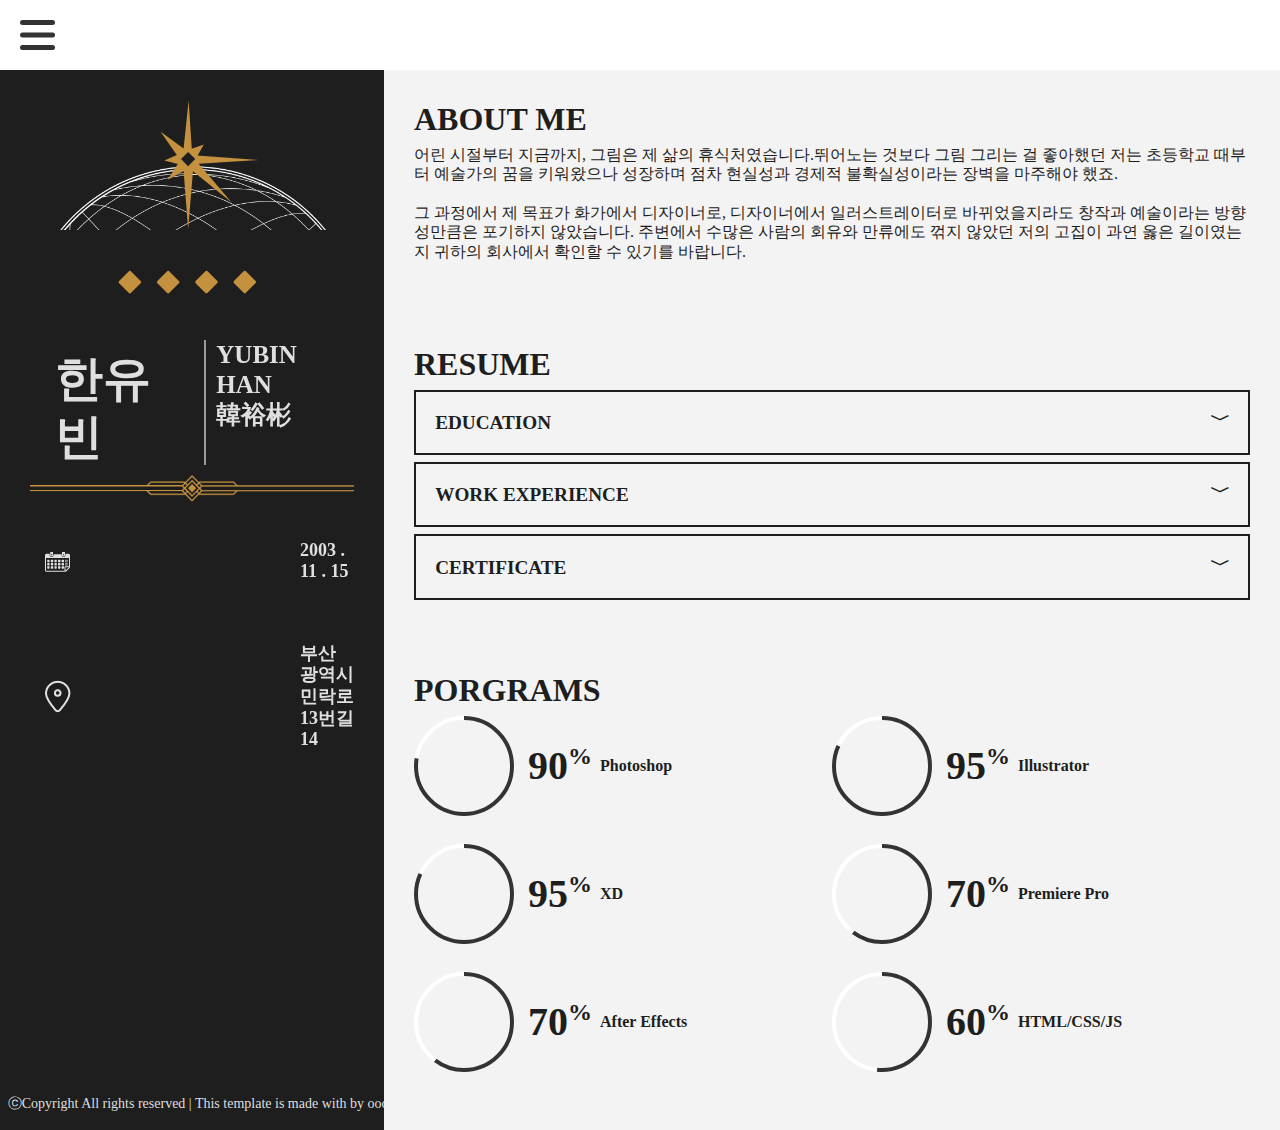
==== about.html @ 27b45d77 "Add files via upload" ====
<!DOCTYPE html>
<html lang="ko">

<head>
    <meta charset="UTF-8">
    <meta name="viewport" content="width=device-width, initial-scale=1.0">
    <title>포트폴리오</title>
    <!-- font -->
    <link href="https://webfontworld.github.io/pretendard/Pretendard.css" rel="stylesheet">
    <link href="https://webfontworld.github.io/recia/ReciaSerifDisplay.css" rel="stylesheet">
    <link href="https://fonts.cdnfonts.com/css/times-new-roman" rel="stylesheet">
    <link href="https://unpkg.com/aos@2.3.1/dist/aos.css" rel="stylesheet">

    <!-- css -->
    <link href="./css/custom.css" rel="stylesheet" type="text/css">
</head>

<body>
    <!-- header -->
    <header>
        <div class="nav">
            <input type="checkbox" id="menuicon">
            <label for="menuicon">
                <span></span>
                <span></span>
                <span></span>
            </label>
            <div class="sidebar">
                <ul>
                    <li><a href="#">home</a></li>
                    <li><a href="#">about me</a></li>
                </ul>
            </div>
        </div>
    </header>
    <!-- ./header -->

    <!-- section -->
    <section class="about_section">

        <!-- text -->
        <div class="text">
            <h1><img src="./images/I1.png" alt="logo" data-aos="fade-right" data-aos-delay="200"></h1>
            <h6><img src="./images/I2.png" alt="logo-battem" data-aos="fade-right" data-aos-delay="200"></h6>
            <div class="text1" data-aos="fade-right" data-aos-delay="200">
                <h3>한유빈</h3>
                <div class="text2">
                    <h3>YUBIN HAN</h3>
                    <h3>韓裕彬</h3>
                </div>
            </div>
            <img src="./images/I3.png" alt="border" class="img1" data-aos="fade-right" data-aos-delay="200">
            <img src="./images/I4.png" alt="border2" class="img2" data-aos="fade-right" data-aos-delay="200">
            <div class="icon1" data-aos="fade-right" data-aos-delay="300">
                <p>2003 . 11 . 15</p>
            </div>
            <div class="icon2" data-aos="fade-right" data-aos-delay="500">
                <p>부산 광역시 민락로 13번길 14</p>
            </div>
            <div class="icon3" data-aos="fade-right" data-aos-delay="700">
                <p>010-7615-2420</p>
            </div>
            <div class="icon4" data-aos="fade-right" data-aos-delay="900">
                <p>cej111541@gmail.com</p>
            </div>
            <a href="./index.html" data-aos="fade-right" data-aos-delay="1100">see my portfolio</a>
            <!-- copy -->
            <p class="copy">ⓒCopyright All rights reserved | This template is made with by ooo</p>
            <!-- ./copy -->
        </div>
        <!-- ./text -->

        <!-- about -->
        <div class="about">
            <h1>ABOUT ME</h1>
            <p>
                어린 시절부터 지금까지, 그림은 제 삶의 휴식처였습니다.뛰어노는 것보다 그림 그리는 걸 좋아했던 저는 초등학교 때부터 예술가의 꿈을 키워왔으나 성장하며 점차 현실성과 경제적 불확실성이라는
                장벽을 마주해야 했죠.
            </p>

            <p>
                그 과정에서 제 목표가 화가에서 디자이너로, 디자이너에서 일러스트레이터로 바뀌었을지라도 창작과 예술이라는 방향성만큼은 포기하지 않았습니다. 주변에서 수많은 사람의 회유와 만류에도 꺾지
                않았던 저의 고집이 과연 옳은 길이였는지 귀하의 회사에서 확인할 수 있기를 바랍니다.
            </p>


            <h1>RESUME</h1>
            <ul class="resume">
                <li>
                    <h2>EDUCATION <span>〉</span></h2>
                    <div>
                        <h3>나래 디자인 학원 콘텐츠융합<span>(2024 . 2 - 2024 . 7)</span></h3>
                        <h3>부산동래방송통신고등학교 졸업<span>(2019 . 3 - 2022 . 2)</span></h3>
                        <h3>부산남천중학교 졸업 <span>(2016 . 3 - 2019 . 2)</span></h3>
                    </div>
                </li>
                <li>
                    <h2>WORK EXPERIENCE <span>〉</span></h2>
                    <div>
                        <h3>No information</h3>
                        <p>

                        </p>

                    </div>
                </li>
                <li>
                    <h2>CERTIFICATE <span>〉</span></h2>
                    <div>
                        <h3>No information</h3>
                        <p>

                        </p>
                    </div>
                </li>
            </ul>

            <h1>PORGRAMS</h1>
            <ul class="skill">
                <li>
                    <div class="chart" data-percent="90"></div>
                    <h4>90<span>%</span></h4>
                    <h5>Photoshop</h5>
                </li>
                <li>
                    <div class="chart" data-percent="95"></div>
                    <h4>95<span>%</span></h4>
                    <h5>Illustrator</h5>
                </li>
                <li>
                    <div class="chart" data-percent="95"></div>
                    <h4>95<span>%</span></h4>
                    <h5>XD</h5>
                </li>
                <li>
                    <div class="chart" data-percent="70"></div>
                    <h4>70<span>%</span></h4>
                    <h5>Premiere Pro</h5>
                </li>
                <li>
                    <div class="chart" data-percent="70"></div>
                    <h4>70<span>%</span></h4>
                    <h5>After Effects</h5>
                </li>
                <li>
                    <div class="chart" data-percent="60"></div>
                    <h4>60<span>%</span></h4>
                    <h5>HTML/CSS/JS</h5>
                </li>
            </ul>
        </div>
        <!-- ./about -->

    </section>
    <!-- ./section -->



    <!-- js -->
    <script src="https://cdnjs.cloudflare.com/ajax/libs/jquery/3.4.1/jquery.min.js"></script>
    <script src="./script/jquery.easypiechart.min.js"></script>
    <script src="https://unpkg.com/aos@2.3.1/dist/aos.js"></script><!-- aos 라이브러리 -->
    <script src='./script/custom.js'></script>
</body>

</html>
---- css/custom.css ----
* {
	margin: 0;
	padding: 0;
}

ul {
	list-style: none;
}

a {
	text-decoration: none;
	color: #333;
}

body {
	font-family: 'Pretendard', 'ReciaSerifDisplay';
	/* font-family: 'Times New Roman', Times, serif; */
	font-size: 14px;
	line-height: 1.2;
	/* color: #dfdfdf;
	background: ; */
	background: #f3f3f3;
	color: #1d1e1d;
}

/* header */
header {
	width: 100%;
	position: fixed;
	left: 0px;
	top: 0px;
	z-index: 100;
	background: #fff;
	padding: 20px;
	box-sizing: border-box;
}

input[id="menuicon"] {
	display: none;
}

/*메뉴 아이콘 버튼 크기, 위치*/
input[id="menuicon"]+label {
	display: block;
	width: 35px;
	height: 30px;
	position: relative;
	z-index: 100;
	transition: all 0.5s;
	cursor: pointer;
}

/*메뉴 버튼 클릭했을 때 X버튼 색상*/
input[id="menuicon"]:checked+label span {
	background: #fff;
}

/*메뉴 세줄 버튼*/
input[id="menuicon"]+label span {
	display: block;
	position: absolute;
	width: 100%;
	height: 5px;
	border-radius: 30px;
	background: #333;
	transition: all 0.5s;
}

input[id="menuicon"]+label span:nth-child(1) {
	top: 0;
}

input[id="menuicon"]+label span:nth-child(2) {
	top: 50%;
	transform: translateY(-50%);
}

input[id="menuicon"]+label span:nth-child(3) {
	bottom: 0;
}

/*메뉴 버튼 클릭했을 때 세줄버튼에서 X버튼으로 바뀌는 모습*/
input[id="menuicon"]:checked+label span:nth-child(1) {
	top: 50%;
	transform: translateY(-50%) rotate(45deg);
}

input[id="menuicon"]:checked+label span:nth-child(2) {
	opacity: 0;
}

input[id="menuicon"]:checked+label span:nth-child(3) {
	bottom: 50%;
	transform: translateY(50%) rotate(-45deg);
}

/*메뉴 창*/
.sidebar {
	width: 50%;
	height: 100%;
	background: #222;
	position: fixed;
	top: 0;
	left: -100%;
	z-index: 99;
	transition: all 0.5s;
}

input[id="menuicon"]:checked+label+div {
	left: 0;
}

.sidebar ul {
	padding: 5em;
}

.sidebar ul li a {
	display: inline-block;
	color: #fff;
	font-size: 1.5rem;
	margin-bottom: 1em;
	text-transform: uppercase;
	position: relative;
}

.sidebar ul li a::before {
	content: '';
	display: block;
	width: 100%;
	height: 2px;
	background-color: #fff;
	position: absolute;
	left: 0;
	bottom: 0;
	transform-origin: left;
	transform: scaleX(0);
	transition: all 0.7s;
}

.sidebar ul li a:hover::before {
	transform: scaleX(1);
}

/* section */
section {
	width: 100%;
	height: calc(100vh - 70px);
	margin-top: 70px;
	display: -moz-box;
	display: -ms-flexbox;
	display: -webkit-box;
	display: flex;
	overflow-x: hidden;
	position: relative;
}

/* text */
.text {
	background: #1d1e1d;
	color: #dfdfdf;
	width: calc(30% - 60px);
    height: calc(100% - 30px);
	overflow: hidden;
	padding: 30px 30px 0px;
	position: relative;
}

.text>img {
	width: 100%;
	margin: 10px 0 3px;
}

.textp {
	margin: 0 0 20px 20px;
	font-size: 20px;
	font-weight: 600;
}

.img2 {
	display: none;
}

.text h1 {
	font-size: 5rem;
	padding-bottom: 0.1em;
	text-transform: uppercase;
	text-align: center;
}

.text h6 {
	font-size: 1rem;
	padding: 0 10px 20px 0;
	color: #999;
	letter-spacing: 5px;
	text-align: center;
}

.text1 {
	display: -moz-box;
	display: -ms-flexbox;
	display: -webkit-box;
	display: flex;
	margin: 10px 0 0 25px;
}

.text1>h3 {
	font-size: 3rem;
	padding: 10px 10px 0 0;
	margin-right: 10px;
	border-right: #999 2px solid;
	font-family: 'ReciaSerifDisplay';
}

.text2 h3 {
	font-size: 25px;
	font-family: 'ReciaSerifDisplay';
}

.text>div>p {
	font-family: 'Times New Roman', sans-serif;
	font-size: 18px;
	padding-left: 20px;
	margin: 10px 0px;
	font-weight: 900;
}

.icon1 {
	display: -moz-box;
	display: -ms-flexbox;
	display: -webkit-box;
	display: flex;
	padding: 20px 0px 20px 250px;
	background: url(../images/Calendar.png) no-repeat 5% 50%;
}


.icon2 {
	display: -moz-box;
	display: -ms-flexbox;
	display: -webkit-box;
	display: flex;
	padding: 20px 0px 20px 250px;
	background: url(../images/pin.png) no-repeat 5% 50%;
}

.icon3 {
	display: -moz-box;
	display: -ms-flexbox;
	display: -webkit-box;
	display: flex;
	padding: 20px 0px 20px 250px;
	background: url(../images/Phone.png) no-repeat 5% 50%;
}

.icon4 {
	display: -moz-box;
	display: -ms-flexbox;
	display: -webkit-box;
	display: flex;
	padding: 20px 0px 15px 250px;
	background: url(../images/mail.png) no-repeat 5% 50%;
}

.text a {
	display: inline-block;
	margin: 10px 0 0 20px;
	padding: 0.5em 1em;
	font-size: 1rem;
	border: 1px solid #999;
	color: #999;
	text-transform: uppercase;
	font-weight: bold;
	transition: all 1s;
}

.text a:hover {
	background-color: #999;
	color: #fff;
	border-radius: 50px;
}

/* portfolio */
.mySwiper {
	width: 70%;
	display: -moz-box;
	display: -ms-flexbox;
	display: -webkit-box;
	display: flex;
	justify-content: space-between;
	padding-bottom: 30px;
	margin: 0 0 0 30px;
}

.swiper-slide {
	display: -moz-box;
	display: -ms-flexbox;
	display: -webkit-box;
	display: flex;
	justify-content: center;
	align-items: center;
	background-color: #000;
	position: relative;
}

.swiper-slide::before {
	content: '';
	display: block;
	width: 100%;
	height: 100%;
	opacity: 0.5;
	position: absolute;
	top: 0;
	left: 0;
}

.bg1::before {
	background: url(../images/banner.png) no-repeat center top;
	background-size: cover;
}

.bg2::before {
	background: url(../images/ConstellationMaps.png) no-repeat center top;
	background-size: cover;
}

.bg3::before {
	background: url(../images/3.jpg) no-repeat center top;
	background-size: cover;
}

.swiper-slide ul li a {
	display: block;
	color: #fff;
	text-align: center;
	border: 1px solid #fff;
	padding: 0.5em 1em;
	transition: all 1s;
	position: relative;
}

.swiper-slide ul li:not(:last-child) a {
	margin-bottom: 3px;
}

.swiper-slide ul li a:hover {
	background-color: #fff;
	color: #333;
	border-radius: 50px;
}

.brand {
	background-color: #f3f3f3;
	width: 200px;
	padding: 20px 0;
	position: absolute;
	left: 0;
	bottom: 0;
}

.brand h2 {
	font-family: 'Times New Roman', sans-serif;
	font-size: 20px;
	line-height: 30px;
}

.swiper-horizontal>.swiper-scrollbar,
.swiper-scrollbar.swiper-scrollbar-horizontal {
	opacity: 1 !important;
}

/* copy */
.copy {
	width: 100%;
	line-height: 30px;
	box-sizing: border-box;
	position: absolute;
	bottom: 1%;
	left: 2%;
}

/* popup */
.popup {
	position: fixed;
	left: 0;
	top: 0;
	width: 100%;
	height: 100%;
	background-color: rgba(0, 0, 0, 0.5);
	z-index: 1000;
	display: none;
}

.popup_in {
	width: 80%;
	position: absolute;
	top: 50%;
	left: 50%;
	transform: translate(-50%, -50%);
}

.popup_in img {
	display: block;
	width: 100%;
	max-width: 500px;
	margin: auto;
}

.popup a {
	position: absolute;
	top: 50px;
	right: 50px;
	color: #fff;
	font-size: 2rem;
}


/* about me */
.about_section{
	height: auto;
}
.about_section .text{
	height: auto;
}
.about {
	flex: 0 0 70%;
	padding: 30px;
	box-sizing: border-box;
}

.about h1 {
	font-size: 2rem;
	padding-bottom: 0.2em;
	font-family: 'Times New Roman', sans-serif;
}

.about h1:not(:first-child) {
	padding-top: 2em;
}

.about p {
	margin-bottom: 20px;
	font-size: 16px;
}

/* resume */
.resume li {
	margin-bottom: 0.5em;
}

.resume li h2 {
	border: 2px solid #1d1e1d;
	font-size: 1.2rem;
	padding: 1em;
	transition: all 0.5s;
}

.resume li h2 span {
	float: right;
	transform: rotate(90deg);
	transition: all 0.5s;
}

.resume .on h2 {
	border-color: #333;
	background-color: #333;
	color: #fff;
}

.resume .on h2 span {
	transform: rotate(-90deg);
}

.resume li div {
	padding: 0.5em 1em 1em 1em;
	display: none;
}

.resume li div h3 {
	font-size: 1.1rem;
	padding: 15px 0 15PX 23PX;
	background: url(../images/icon2.png) no-repeat 0 50%;
}

.resume li div h3 span {
	font-size: 15px;
	padding: 0 0 0 5px;
	font-weight: 500;
}

/* skill */
.skill {
	display: -moz-box;
	display: -ms-flexbox;
	display: -webkit-box;
	display: flex;
	flex-wrap: wrap;
	justify-content: space-between;
}

.skill li {
	flex: 1 1 33%;
	display: -moz-box;
	display: -ms-flexbox;
	display: -webkit-box;
	display: flex;
	align-items: center;
	margin-bottom: 2em;
}

.skill .chart {
	width: 100px;
	height: 100px;
	position: relative;
	text-align: center;
	margin-right: 1em;
}

.skill h4 {
	font-family: 'ReciaSerifDisplay';
	font-size: 2.5rem;
	margin-right: 0.2em;
}

.skill h4 span {
	font-size: 1.5rem;
	vertical-align: top;
}

.skill h5 {
	font-size: 1rem;
}

/* 1300px ~ */
@media (max-width:1300px) {
	.about_section {
		height: auto;
	}

	.skill li {
		flex: 1 1 50%;
	}
}

/* 999px ~ */
@media (max-width:999px) {
	section {
		display: block;
		height: auto;
	}

	.img1 {
		display: none;
	}

	.img2 {
		display: block;
	}

	.text {
		position: static;
		width: calc(100% - 60px);
	}

	.mySwiper {
		width: 100%;
		height: 700px;
		padding: 30px;
		box-sizing: border-box;
	}
}


/* 610px ~ */
@media (max-width:610px) {
	.skill li {
		flex-direction: column;
		position: relative;
	}

	.skill h4 {
		position: absolute;
		top: 50%;
		left: 50%;
		transform: translate(-58%, -70%);
		margin-right: 0;
	}

	.skill h5 {
		padding-top: 1em;
	}
}
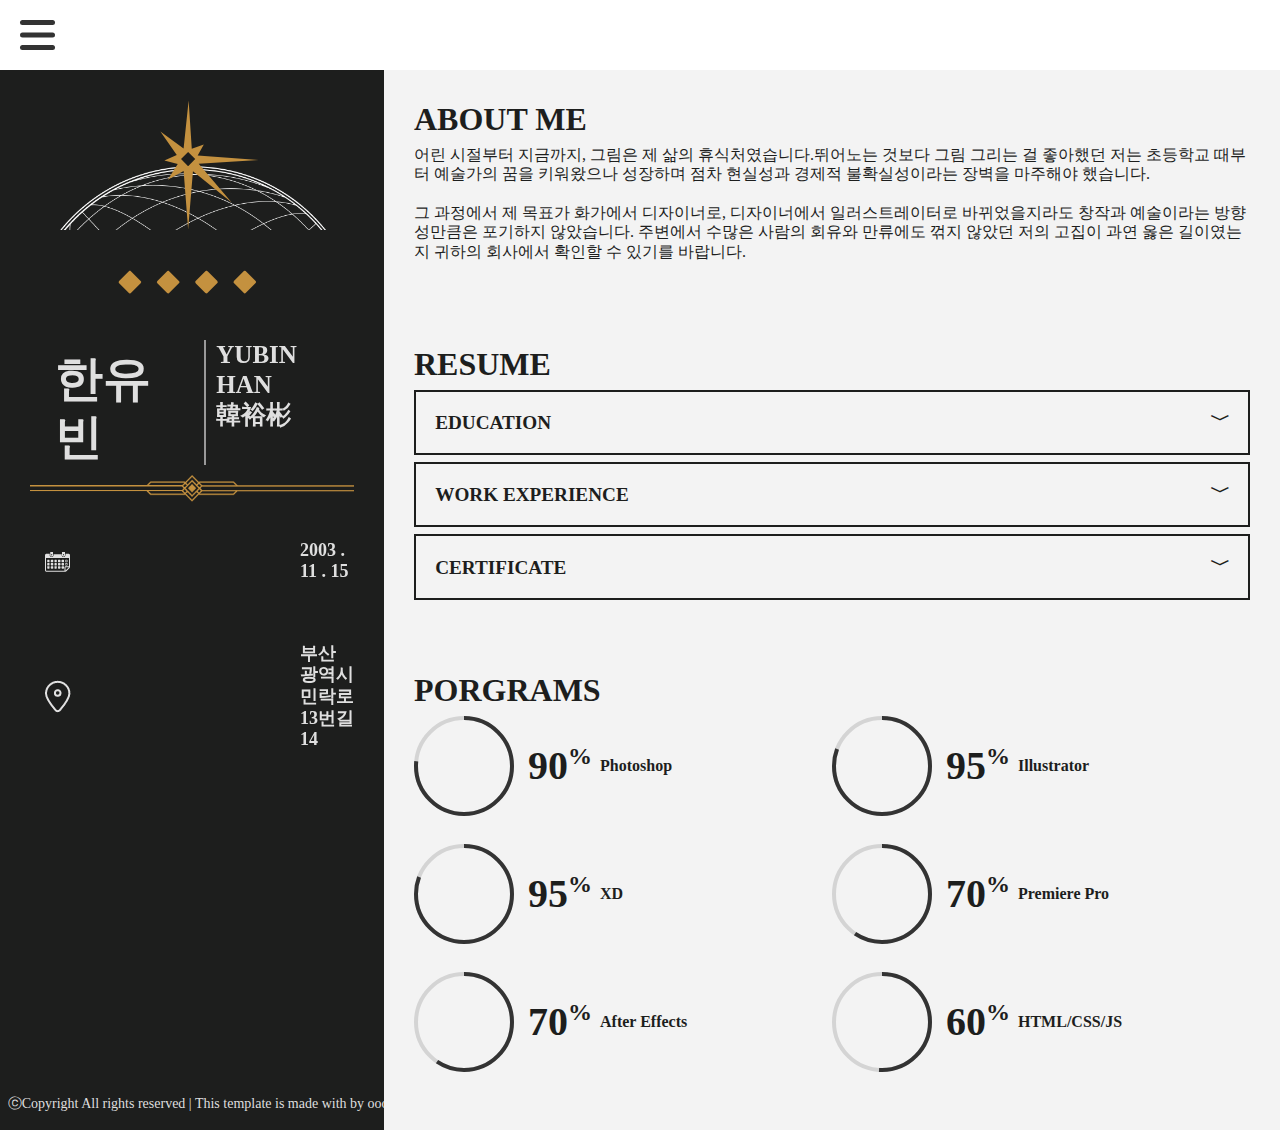
==== commit 6e8034a3: "Add files via upload" ====
--- a/about.html
+++ b/about.html
@@ -74,23 +74,21 @@
         <div class="about">
             <h1>ABOUT ME</h1>
             <p>
-                어린 시절부터 지금까지, 그림은 제 삶의 휴식처였습니다.뛰어노는 것보다 그림 그리는 걸 좋아했던 저는 초등학교 때부터 예술가의 꿈을 키워왔으나 성장하며 점차 현실성과 경제적 불확실성이라는
-                장벽을 마주해야 했죠.
+                어린 시절부터 지금까지, 그림은 제 삶의 휴식처였습니다.뛰어노는 것보다 그림 그리는 걸 좋아했던 저는 초등학교 때부터 예술가의 꿈을 키워왔으나 성장하며 점차 현실성과 경제적 불확실성이라는 장벽을 마주해야 했습니다.
             </p>
 
             <p>
-                그 과정에서 제 목표가 화가에서 디자이너로, 디자이너에서 일러스트레이터로 바뀌었을지라도 창작과 예술이라는 방향성만큼은 포기하지 않았습니다. 주변에서 수많은 사람의 회유와 만류에도 꺾지
-                않았던 저의 고집이 과연 옳은 길이였는지 귀하의 회사에서 확인할 수 있기를 바랍니다.
+                그 과정에서 제 목표가 화가에서 디자이너로, 디자이너에서 일러스트레이터로 바뀌었을지라도 창작과 예술이라는 방향성만큼은 포기하지 않았습니다. 주변에서 수많은 사람의 회유와 만류에도 꺾지 않았던 저의 고집이 과연 옳은 길이였는지 귀하의 회사에서 확인할 수 있기를 바랍니다.  
             </p>
-
+            
 
             <h1>RESUME</h1>
             <ul class="resume">
                 <li>
                     <h2>EDUCATION <span>〉</span></h2>
                     <div>
-                        <h3>나래 디자인 학원 콘텐츠융합<span>(2024 . 2 - 2024 . 7)</span></h3>
-                        <h3>부산동래방송통신고등학교 졸업<span>(2019 . 3 - 2022 . 2)</span></h3>
+                        <h3>나래 디자인 학원 콘텐츠융합과정 수료<span>(2024 . 2 - 2024 . 7)</span></h3>
+                        <h3>부산동래고등학교 졸업<span>(2019 . 3 - 2022 . 2)</span></h3>
                         <h3>부산남천중학교 졸업 <span>(2016 . 3 - 2019 . 2)</span></h3>
                     </div>
                 </li>
@@ -111,7 +109,6 @@
                         <p>
 
                         </p>
-                    </div>
                 </li>
             </ul>
 
